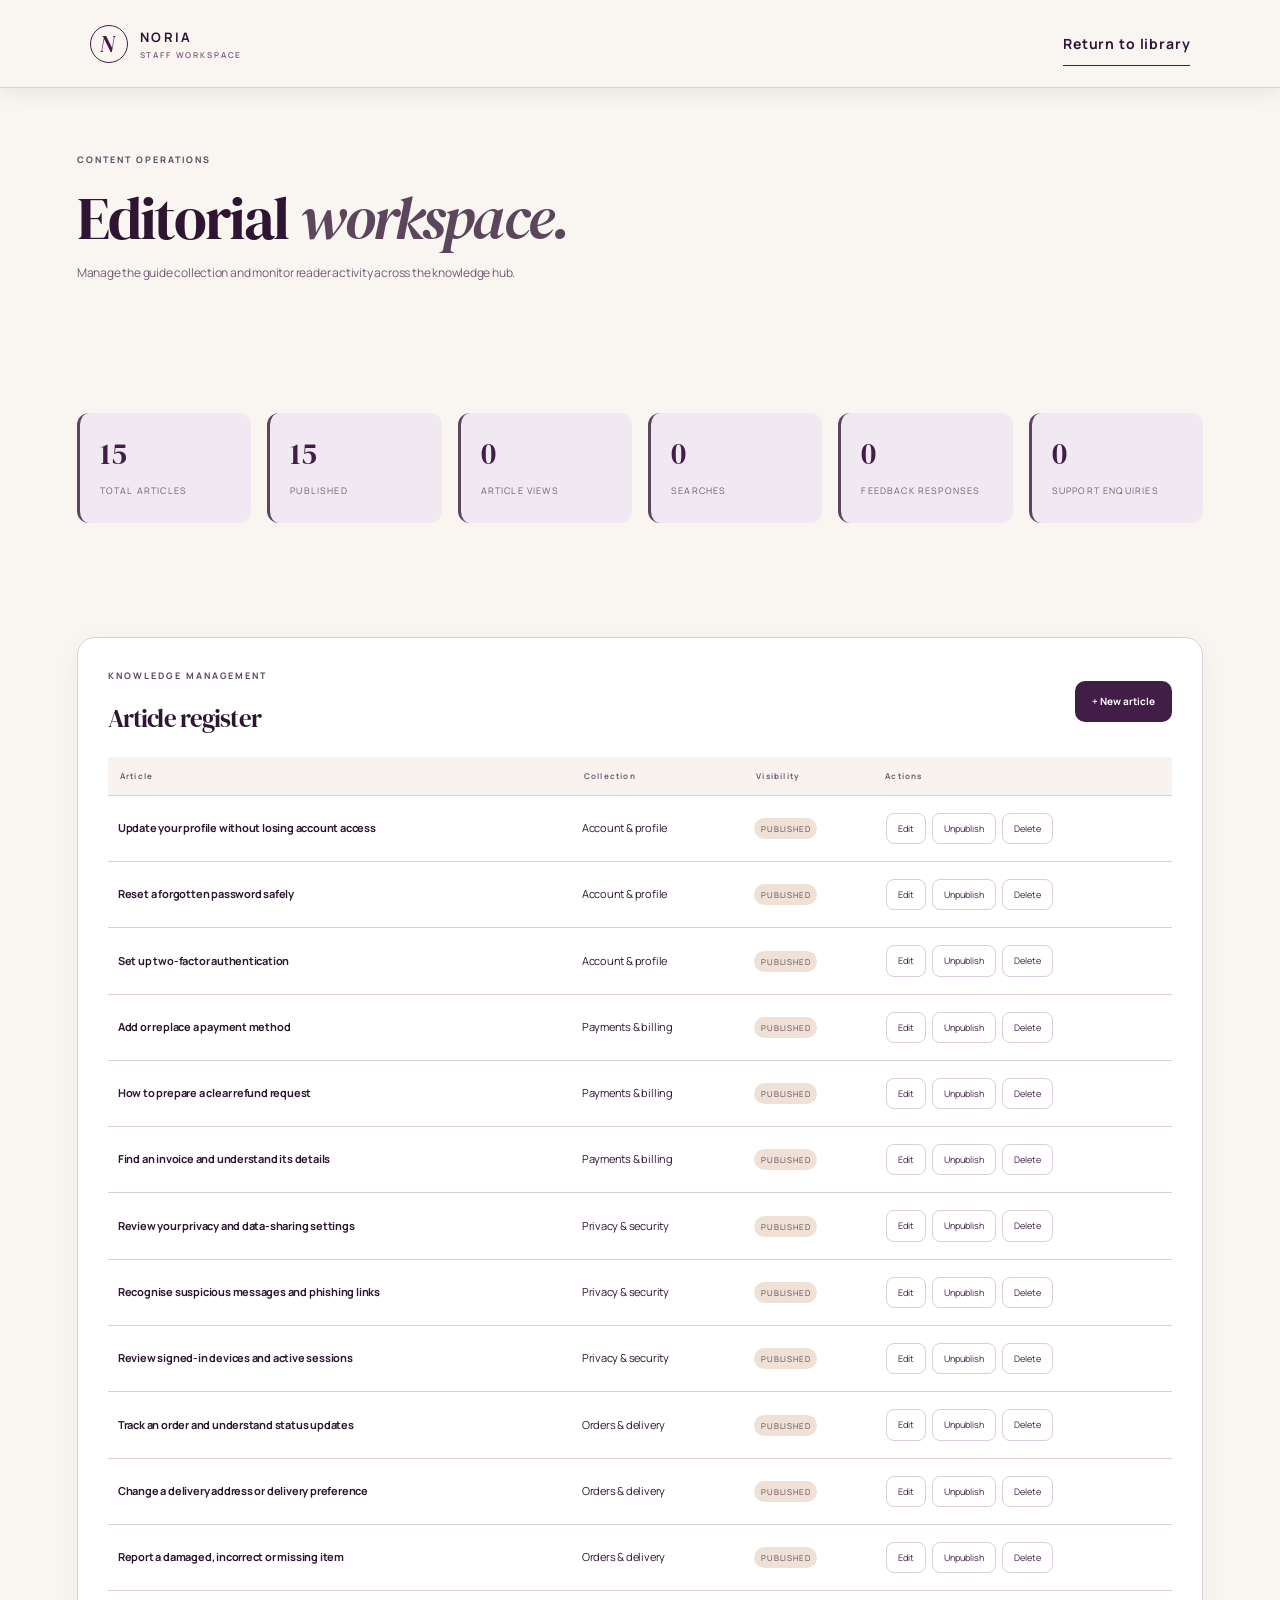
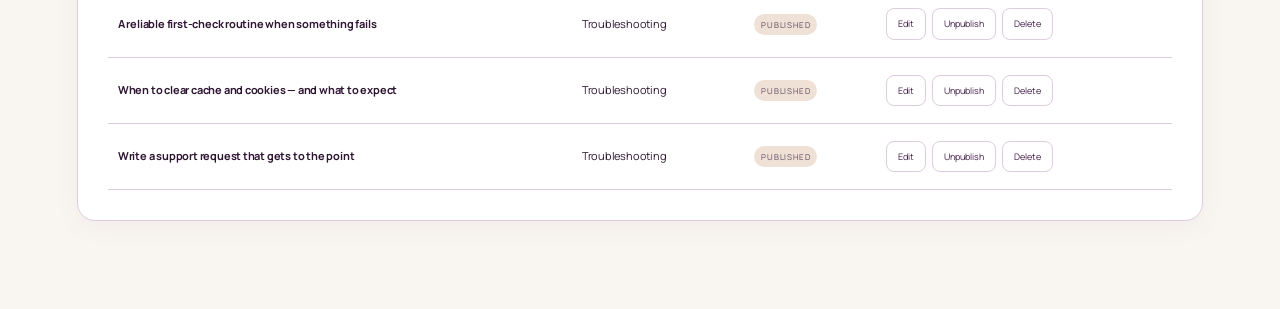
==== admin.html @ 97d40d7c "Add feedback and staff tools" ====
<!doctype html>
<html lang="en">
  <head>
    <meta charset="utf-8" />
    <meta name="viewport" content="width=device-width,initial-scale=1" />
    <title>Noria — Staff workspace</title>
    <link rel="preconnect" href="https://fonts.googleapis.com" />
    <link
      href="https://fonts.googleapis.com/css2?family=Manrope:wght@400;500;600;700;800&family=DM+Serif+Display&display=swap"
      rel="stylesheet"
    />
    <link rel="stylesheet" href="styles.css" />
    <link rel="stylesheet" href="admin.css" />
  </head>
  <body class="admin-body">
    <header class="topbar">
      <a class="wordmark" href="index.html"
        ><span class="monogram">N</span><span>NORIA<small>STAFF WORKSPACE</small></span></a
      >
      <div class="staff-actions"><a class="team-link" href="index.html">Return to library</a></div>
    </header>
    <main class="admin-main">
      <div class="admin-heading">
        <div>
          <p class="eyebrow">CONTENT OPERATIONS</p>
          <h1>Editorial <em>workspace.</em></h1>
          <p>Manage the guide collection and monitor reader activity across the knowledge hub.</p>
        </div>
      </div>
      <section class="stats" id="stats"></section>
      <section class="admin-panel">
        <div class="panel-heading">
          <div>
            <p class="eyebrow">KNOWLEDGE MANAGEMENT</p>
            <h2>Article register</h2>
          </div>
          <button class="admin-primary" id="newArticle">+ New article</button>
        </div>
        <div class="table-wrap">
          <table>
            <thead>
              <tr>
                <th>Article</th>
                <th>Collection</th>
                <th>Visibility</th>
                <th>Actions</th>
              </tr>
            </thead>
            <tbody id="articleRows"></tbody>
          </table>
        </div>
      </section>
    </main>
    <dialog id="editor" class="editor-dialog">
      <form id="editorForm">
        <button type="button" class="dialog-close" id="closeEditor" aria-label="Close">×</button>
        <p class="eyebrow">ARTICLE EDITOR</p>
        <h2 id="editorHeading">Create article</h2>
        <input type="hidden" name="id" /><label
          >Title<input name="title" required minlength="8" /></label
        ><label
          >Collection<select name="category" required>
            <option>Account & profile</option>
            <option>Payments & billing</option>
            <option>Privacy & security</option>
            <option>Orders & delivery</option>
            <option>Troubleshooting</option>
          </select></label
        ><label
          >Short description<textarea
            name="deck"
            required
            minlength="20"
            rows="2"
          ></textarea></label
        ><label>Reading time<input name="read" value="4 min" /></label
        ><label
          >Sections <small>One section per line. Format: Heading | Paragraph</small
          ><textarea
            name="sections"
            required
            rows="9"
            placeholder="Before you begin | Explain the first step..."
          ></textarea></label
        ><label>Important note<textarea name="callout" rows="2"></textarea></label
        ><label class="check-label"
          ><input type="checkbox" name="featured" /> Feature on home page</label
        ><label
          >Status<select name="status">
            <option value="published">Published</option>
            <option value="draft">Draft</option>
          </select></label
        ><button class="admin-primary" type="submit">Save article</button>
      </form>
    </dialog>
    <script src="data.js"></script>
    <script src="admin.js"></script>
  </body>
</html>
---- styles.css ----
:root {
  --wine: #421d48;
  --wine2: #5b465b;
  --taupe: #f4c8a6;
  --sand: #e3d5e3;
  --cream: #f9f5f1;
  --ink: #2e1532;
  --muted: #755a75;
  --line: #ddccdd;
  --white: #ffffff;
  --serif: "DM Serif Display", Georgia, serif;
  --sans: "Manrope", Arial, sans-serif;
}
* {
  box-sizing: border-box;
}
html {
  scroll-behavior: smooth;
}
body {
  margin: 0;
  background: var(--cream);
  color: var(--ink);
  font: 15px/1.65 var(--sans);
}
a {
  color: inherit;
  text-decoration: none;
}
button,
input,
select,
textarea {
  font: inherit;
}
button,
a,
select {
  -webkit-tap-highlight-color: transparent;
}
button:focus-visible,
a:focus-visible,
input:focus-visible,
select:focus-visible,
textarea:focus-visible {
  outline: 3px solid #9b6468;
  outline-offset: 3px;
}
.skip-link {
  position: absolute;
  left: -999px;
  top: 8px;
  background: white;
  padding: 10px;
  z-index: 99;
}
.skip-link:focus {
  left: 8px;
}
.topbar {
  height: 88px;
  padding: 0 7vw;
  display: flex;
  align-items: center;
  justify-content: space-between;
  background: var(--cream);
  border-bottom: 1px solid var(--line);
  gap: 24px;
}
.wordmark {
  display: flex;
  align-items: center;
  gap: 12px;
  font-size: 13px;
  letter-spacing: 0.19em;
  font-weight: 700;
}
.wordmark small {
  display: block;
  font-size: 8px;
  letter-spacing: 0.23em;
  color: var(--muted);
  font-weight: 600;
}
.monogram {
  width: 38px;
  height: 38px;
  display: grid;
  place-items: center;
  border: 1px solid var(--wine);
  border-radius: 50%;
  font: italic 23px var(--serif);
  color: var(--wine);
}
nav {
  display: flex;
  gap: 34px;
  font-size: 12px;
  color: #554448;
}
nav a:hover,
.footer a:hover {
  color: var(--wine2);
}
.team-link {
  font-size: 11px;
  letter-spacing: 0.06em;
  border-bottom: 1px solid var(--wine);
  padding: 8px 0;
}
.team-link span {
  margin-left: 10px;
}
.mobile-menu {
  display: none;
  background: none;
  border: 0;
  font-size: 22px;
}
.hero {
  min-height: 560px;
  background: var(--wine);
  color: var(--cream);
  padding: 92px 10vw 38px;
  position: relative;
  display: grid;
  grid-template-columns: 1.5fr 0.7fr;
  gap: 6vw;
  overflow: hidden;
}
.hero:after {
  content: "";
  position: absolute;
  width: 550px;
  height: 550px;
  border: 1px solid #ffffff20;
  border-radius: 50%;
  right: -180px;
  top: -230px;
  box-shadow:
    0 0 0 55px #ffffff08,
    0 0 0 110px #ffffff06;
  pointer-events: none;
}
.eyebrow {
  font-size: 9px;
  letter-spacing: 0.22em;
  font-weight: 700;
  color: var(--wine2);
  margin: 0 0 18px;
}
.eyebrow.light {
  color: #d9bcae;
}
.hero h1,
.section-title h2,
.library-heading h2,
.support-left h2 {
  font: 500 clamp(42px, 5.2vw, 72px)/1.08 var(--serif);
  letter-spacing: -0.04em;
  margin: 0;
}
.hero h1 em,
.section-title h2 em,
.library-heading h2 em,
.support-left h2 em {
  font-weight: 500;
  color: var(--taupe);
}
.hero-lede {
  max-width: 490px;
  color: #eadbd0;
  margin: 22px 0 28px;
  font-size: 15px;
}
.search-form {
  height: 64px;
  max-width: 610px;
  background: var(--cream);
  display: flex;
  align-items: center;
  padding: 7px 8px 7px 20px;
  position: relative;
  color: var(--ink);
}
.search-symbol {
  font: 30px var(--serif);
  color: var(--wine);
  margin-right: 12px;
}
.search-form input {
  border: 0;
  background: transparent;
  outline: 0;
  flex: 1;
  min-width: 0;
  color: var(--ink);
  font-size: 13px;
}
.search-form button {
  height: 48px;
  padding: 0 21px;
  background: var(--wine2);
  color: white;
  border: 0;
  cursor: pointer;
  font-size: 12px;
}
.search-form button span {
  padding-left: 12px;
}
.suggestions {
  position: absolute;
  top: calc(100% + 5px);
  left: 0;
  right: 0;
  background: white;
  color: var(--ink);
  z-index: 5;
  box-shadow: 0 12px 25px #16090a25;
}
.suggestions button {
  display: block;
  width: 100%;
  height: auto;
  text-align: left;
  background: white;
  color: var(--ink);
  padding: 13px 18px;
  border-bottom: 1px solid var(--line);
}
.quick-search {
  display: flex;
  gap: 17px;
  align-items: center;
  margin-top: 16px;
  font-size: 10px;
  color: #d8bdb0;
}
.quick-search button {
  border: 0;
  background: none;
  color: var(--cream);
  padding: 0;
  border-bottom: 1px solid #c7a59b;
  cursor: pointer;
  font-size: 10px;
}
.hero-aside {
  align-self: center;
  justify-self: center;
  width: 230px;
  border-left: 1px solid #ffffff42;
  padding-left: 35px;
  position: relative;
  z-index: 1;
}
.aside-index,
.hero-aside small {
  font-size: 8px;
  letter-spacing: 0.2em;
  color: #d5b8aa;
}
.orbit {
  height: 125px;
  width: 125px;
  border: 1px solid #d8bdb080;
  border-radius: 50%;
  margin: 27px 0;
  display: grid;
  place-items: center;
  position: relative;
}
.orbit span {
  font: 48px var(--serif);
  color: var(--taupe);
}
.orbit i,
.orbit b {
  position: absolute;
  border: 1px solid #d8bdb080;
  border-radius: 50%;
  width: 155px;
  height: 60px;
  transform: rotate(42deg);
}
.orbit b {
  transform: rotate(-42deg);
}
.hero-aside p {
  font: 23px/1.25 var(--serif);
  margin: 0 0 14px;
}
.hero-aside p em {
  color: var(--taupe);
}
.hero-bottom {
  grid-column: 1/-1;
  display: flex;
  justify-content: space-between;
  border-top: 1px solid #ffffff35;
  padding-top: 20px;
  margin-top: 35px;
  font-size: 8px;
  letter-spacing: 0.17em;
  color: #d5b8aa;
}
.intro-row {
  padding: 35px 10vw;
  display: flex;
  justify-content: space-between;
  gap: 30px;
  border-bottom: 1px solid var(--line);
}
.intro-row .eyebrow {
  margin: 0;
}
.intro-row p:last-child {
  max-width: 510px;
  margin: 0;
  color: var(--muted);
  font-size: 13px;
}
.page-section {
  padding: 90px 10vw;
}
.section-title {
  display: flex;
  align-items: end;
  justify-content: space-between;
  margin-bottom: 38px;
}
.section-title h2,
.library-heading h2 {
  font-size: clamp(38px, 4vw, 55px);
}
.section-count {
  font-size: 9px;
  letter-spacing: 0.18em;
  color: var(--muted);
}
.topic-grid {
  display: grid;
  grid-template-columns: repeat(5, 1fr);
  border-top: 1px solid var(--line);
  border-bottom: 1px solid var(--line);
}
.topic-card {
  min-height: 210px;
  padding: 25px 19px;
  border-right: 1px solid var(--line);
  position: relative;
  transition: background 0.2s;
}
.topic-card:first-child {
  border-left: 1px solid var(--line);
}
.topic-card:hover {
  background: #fff9f1;
}
.topic-number {
  font: italic 14px var(--serif);
  color: var(--wine2);
}
.topic-symbol {
  font: 30px var(--serif);
  color: var(--wine);
  display: block;
  margin: 18px 0 8px;
}
.topic-card h3 {
  font: 500 18px var(--serif);
  margin: 0 0 8px;
}
.topic-card p {
  font-size: 10px;
  line-height: 1.6;
  color: var(--muted);
  margin: 0 0 15px;
}
.topic-card button {
  border: 0;
  background: none;
  padding: 0;
  color: var(--wine);
  font-size: 10px;
  font-weight: 700;
  cursor: pointer;
}
.topic-card button span {
  margin-left: 8px;
}
.featured-section {
  background: #efe2d2;
  border-top: 1px solid var(--line);
  border-bottom: 1px solid var(--line);
}
.featured-grid {
  display: grid;
  grid-template-columns: repeat(3, 1fr);
  gap: 18px;
}
.feature-card {
  background: var(--white);
  padding: 26px;
  min-height: 220px;
  display: flex;
  flex-direction: column;
  border-top: 3px solid var(--wine2);
}
.feature-card .feature-meta {
  display: flex;
  justify-content: space-between;
  font-size: 9px;
  letter-spacing: 0.1em;
  color: var(--wine2);
  text-transform: uppercase;
}
.feature-card h3 {
  font: 500 23px/1.25 var(--serif);
  margin: 22px 0 10px;
}
.feature-card p {
  font-size: 12px;
  color: var(--muted);
  margin: 0 0 22px;
}
.feature-card button {
  align-self: flex-start;
  margin-top: auto;
  background: none;
  border: 0;
  border-bottom: 1px solid var(--wine);
  padding: 0 0 5px;
  color: var(--wine);
  font-size: 11px;
  font-weight: 700;
  cursor: pointer;
}
.inline-link {
  font-size: 11px;
  border-bottom: 1px solid var(--wine);
  padding-bottom: 6px;
  color: var(--wine);
}
.library-section {
  padding-top: 100px;
  padding-bottom: 100px;
}
.library-heading {
  display: flex;
  justify-content: space-between;
  gap: 40px;
  align-items: end;
}
.library-subtitle {
  max-width: 470px;
  color: var(--muted);
  font-size: 12px;
  margin-top: 17px;
}
.library-tools {
  min-width: 190px;
  display: grid;
  gap: 7px;
}
.library-tools label {
  font-size: 8px;
  letter-spacing: 0.18em;
  color: var(--muted);
  font-weight: 700;
}
.library-tools select {
  width: 100%;
  background: transparent;
  border: 1px solid var(--line);
  padding: 11px;
  color: var(--ink);
  font-size: 11px;
}
.library-summary {
  margin-top: 44px;
  padding: 14px 0;
  border-top: 1px solid var(--line);
  border-bottom: 1px solid var(--line);
  display: flex;
  justify-content: space-between;
  font-size: 9px;
  letter-spacing: 0.15em;
  color: var(--muted);
}
.library-summary strong {
  color: var(--wine);
}
.article-catalog {
  display: grid;
  grid-template-columns: repeat(2, 1fr);
  column-gap: 42px;
}
.catalog-item {
  display: grid;
  grid-template-columns: 42px 1fr auto;
  gap: 15px;
  align-items: start;
  padding: 25px 0;
  border-bottom: 1px solid var(--line);
  min-height: 150px;
}
.catalog-number {
  font: italic 17px var(--serif);
  color: #9c7770;
}
.catalog-topic {
  font-size: 8px;
  letter-spacing: 0.17em;
  text-transform: uppercase;
  color: var(--wine2);
  font-weight: 700;
}
.catalog-item h3 {
  font: 500 20px/1.25 var(--serif);
  margin: 5px 0 7px;
}
.catalog-item p {
  font-size: 11px;
  line-height: 1.6;
  color: var(--muted);
  margin: 0;
  max-width: 390px;
}
.read-link {
  white-space: nowrap;
  align-self: center;
  border: 1px solid var(--wine);
  padding: 9px 12px;
  background: transparent;
  color: var(--wine);
  font-size: 9px;
  cursor: pointer;
}
.read-link:hover {
  background: var(--wine);
  color: white;
}
.empty-state {
  padding: 35px;
  color: var(--muted);
}
.support-section {
  background: var(--wine);
  color: var(--cream);
  padding: 80px 10vw;
  display: grid;
  grid-template-columns: 1fr 1fr;
  gap: 9vw;
}
.support-left h2 {
  font-size: clamp(40px, 4vw, 57px);
}
.support-left > p:not(.eyebrow) {
  max-width: 410px;
  color: #e5d4c8;
  font-size: 12px;
  margin: 20px 0;
}
.support-note {
  display: flex;
  gap: 12px;
  align-items: center;
  max-width: 360px;
  border-top: 1px solid #ffffff35;
  padding-top: 18px;
  margin-top: 35px;
}
.support-note span {
  font: 25px var(--serif);
  color: var(--taupe);
}
.support-note small {
  font-size: 10px;
  color: #e5d4c8;
}
.support-form {
  display: grid;
  gap: 17px;
}
.support-form label {
  display: grid;
  gap: 7px;
  font-size: 10px;
  color: #e7d6ca;
}
.field-pair {
  display: grid;
  grid-template-columns: 1fr 1fr;
  gap: 14px;
}
.support-form input,
.support-form select,
.support-form textarea {
  width: 100%;
  background: #ffffff0c;
  border: 1px solid #ffffff50;
  padding: 12px;
  color: white;
  border-radius: 0;
  font-size: 11px;
}
.support-form select option {
  color: var(--ink);
}
.support-form input::placeholder,
.support-form textarea::placeholder {
  color: #cdb9b0;
}
.cream-button {
  justify-self: start;
  background: var(--sand);
  color: var(--wine);
  border: 0;
  padding: 14px 20px;
  font-size: 11px;
  font-weight: 700;
  cursor: pointer;
}
.cream-button span {
  margin-left: 22px;
}
.form-status {
  font-size: 11px;
  color: #f1d8bd;
  margin: 0;
}
.footer {
  padding: 35px 7vw;
  background: #26122d;
  color: var(--cream);
  display: flex;
  align-items: center;
  justify-content: space-between;
  gap: 20px;
  flex-wrap: wrap;
}
.footer-mark .monogram {
  border-color: var(--taupe);
  color: var(--taupe);
}
.footer p,
.footer > small {
  font-size: 9px;
  color: #d0b9ad;
}
.footer div {
  display: flex;
  gap: 20px;
  font-size: 10px;
}
.article-dialog {
  width: min(760px, calc(100% - 28px));
  max-height: 88vh;
  border: 0;
  padding: 0;
  background: var(--white);
  color: var(--ink);
  box-shadow: 0 20px 80px #1c0c0c55;
}
.article-dialog::backdrop {
  background: #1b0d0dcc;
  backdrop-filter: blur(3px);
}
.dialog-close {
  position: sticky;
  top: 0;
  float: right;
  margin: 16px 18px 0 0;
  border: 0;
  background: var(--wine);
  color: white;
  width: 35px;
  height: 35px;
  border-radius: 50%;
  font-size: 22px;
  cursor: pointer;
  z-index: 2;
}
.article-content {
  padding: 58px clamp(24px, 7vw, 70px) 65px;
}
.article-content .article-kicker {
  font-size: 9px;
  letter-spacing: 0.2em;
  color: var(--wine2);
  font-weight: 700;
}
.article-content h2 {
  font: 500 clamp(32px, 5vw, 48px)/1.13 var(--serif);
  margin: 14px 0;
}
.article-content .article-deck {
  font: italic 17px/1.5 var(--serif);
  color: var(--muted);
  border-bottom: 1px solid var(--line);
  padding-bottom: 24px;
}
.article-content h3 {
  font: 600 18px var(--serif);
  margin: 27px 0 8px;
}
.article-content p,
.article-content li {
  font-size: 13px;
  line-height: 1.85;
  color: #55464a;
}
.article-content ul,
.article-content ol {
  padding-left: 22px;
}
.article-content .article-callout {
  background: #f0e4d6;
  border-left: 3px solid var(--wine2);
  padding: 16px 18px;
  margin: 22px 0;
  font-size: 12px;
}
.article-content .feedback {
  border-top: 1px solid var(--line);
  margin-top: 38px;
  padding-top: 22px;
  display: flex;
  align-items: center;
  gap: 12px;
  flex-wrap: wrap;
}
.feedback button {
  background: transparent;
  border: 1px solid var(--line);
  padding: 8px 12px;
  cursor: pointer;
  color: var(--wine);
  font-size: 11px;
}
.feedback button:hover {
  background: var(--wine);
  color: white;
}
.toast {
  position: fixed;
  bottom: 22px;
  right: 22px;
  background: #26122d;
  color: white;
  padding: 13px 18px;
  font-size: 11px;
  box-shadow: 0 8px 25px #0002;
  opacity: 0;
  transform: translateY(10px);
  transition: 0.2s;
  pointer-events: none;
  z-index: 10;
}
.toast.show {
  opacity: 1;
  transform: translateY(0);
}
.sr-only {
  position: absolute;
  width: 1px;
  height: 1px;
  padding: 0;
  margin: -1px;
  overflow: hidden;
  clip: rect(0, 0, 0, 0);
  white-space: nowrap;
  border: 0;
}
@media (max-width: 950px) {
  .topbar {
    padding: 0 5vw;
  }
  nav {
    gap: 16px;
  }
  .hero {
    padding-left: 7vw;
    padding-right: 7vw;
  }
  .page-section {
    padding-left: 7vw;
    padding-right: 7vw;
  }
  .topic-grid {
    grid-template-columns: repeat(3, 1fr);
  }
  .topic-card:nth-child(4) {
    border-left: 1px solid var(--line);
  }
  .topic-card:nth-child(n + 4) {
    border-top: 1px solid var(--line);
  }
  .support-section {
    padding-left: 7vw;
    padding-right: 7vw;
    gap: 5vw;
  }
}
@media (max-width: 680px) {
  .topbar {
    height: 72px;
  }
  .topbar nav {
    display: none;
    position: absolute;
    top: 72px;
    left: 0;
    right: 0;
    background: var(--cream);
    padding: 20px 7vw;
    z-index: 5;
    border-bottom: 1px solid var(--line);
    flex-direction: column;
  }
  .topbar nav.open {
    display: flex;
  }
  .team-link {
    margin-left: auto;
    font-size: 9px;
  }
  .mobile-menu {
    display: block;
  }
  .hero {
    display: block;
    padding: 70px 7vw 25px;
    min-height: auto;
  }
  .hero h1 {
    font-size: 49px;
  }
  .hero-aside {
    display: none;
  }
  .hero-bottom {
    margin-top: 55px;
    font-size: 7px;
  }
  .intro-row {
    padding: 25px 7vw;
    display: block;
  }
  .intro-row p:last-child {
    margin-top: 12px;
  }
  .page-section {
    padding: 65px 7vw;
  }
  .section-title {
    align-items: start;
    gap: 15px;
    flex-direction: column;
  }
  .topic-grid {
    grid-template-columns: 1fr 1fr;
  }
  .topic-card {
    min-height: 190px;
    border-top: 1px solid var(--line);
  }
  .topic-card:nth-child(odd) {
    border-left: 1px solid var(--line);
  }
  .topic-card:nth-child(even) {
    border-left: 0;
  }
  .featured-grid {
    grid-template-columns: 1fr;
  }
  .feature-card {
    min-height: 185px;
  }
  .library-heading {
    display: block;
  }
  .library-tools {
    margin-top: 25px;
    grid-template-columns: 1fr 1fr;
    align-items: center;
  }
  .library-tools label {
    grid-column: auto;
  }
  .library-tools select {
    grid-row: 2;
  }
  .article-catalog {
    grid-template-columns: 1fr;
  }
  .catalog-item {
    grid-template-columns: 30px 1fr;
    gap: 12px;
  }
  .read-link {
    grid-column: 2;
    justify-self: start;
  }
  .support-section {
    grid-template-columns: 1fr;
    padding: 65px 7vw;
    gap: 35px;
  }
  .field-pair {
    grid-template-columns: 1fr;
  }
  .footer {
    padding: 30px 7vw;
  }
  .footer > p {
    order: 3;
    width: 100%;
    margin: 0;
  }
  .footer div {
    width: 100%;
    order: 4;
    flex-wrap: wrap;
  }
  .footer > small {
    order: 5;
  }
  .search-form {
    height: 58px;
    padding-left: 12px;
  }
  .search-form button {
    padding: 0 13px;
  }
  .quick-search {
    gap: 10px;
    flex-wrap: wrap;
  }
  .library-summary {
    font-size: 8px;
  }
}
@media (prefers-reduced-motion: reduce) {
  *,
  *::before,
  *::after {
    scroll-behavior: auto !important;
    transition: none !important;
  }
}

/* Readability and navigation refinements */
:root {
  --body-size: 17px;
}
html {
  scroll-padding-top: 104px;
}
body {
  font-size: var(--body-size);
  line-height: 1.7;
}
.topbar {
  position: sticky;
  top: 0;
  z-index: 100;
  min-height: 88px;
  background: var(--cream);
  box-shadow: 0 5px 18px rgba(39, 23, 25, 0.07);
}
.topbar nav {
  font-size: 15px;
  gap: 32px;
}
.topbar nav a,
.team-link {
  padding: 12px 0;
}
.team-link {
  font-size: 14px;
  font-weight: 700;
}
.hero-lede {
  font-size: 18px;
  line-height: 1.7;
}
.search-form input {
  font-size: 16px;
}
.search-form button {
  font-size: 15px;
  font-weight: 700;
}
.quick-search,
.quick-search button {
  font-size: 13px;
}
.intro-row p:last-child {
  font-size: 16px;
  line-height: 1.65;
}
.topic-card {
  padding: 27px 20px;
}
.topic-card h3 {
  font-size: 21px;
}
.topic-card p {
  font-size: 14px;
  line-height: 1.65;
}
.topic-card button {
  font-size: 14px;
  font-weight: 700;
  padding: 8px 0;
  border-bottom: 2px solid var(--wine);
}
.feature-card {
  padding: 30px;
  min-height: 250px;
}
.feature-card .feature-meta {
  font-size: 12px;
}
.feature-card h3 {
  font-size: 27px;
}
.feature-card p {
  font-size: 15px;
  line-height: 1.65;
}
.feature-card button {
  font-size: 14px;
  border-bottom: 2px solid var(--wine);
  padding: 8px 0;
}
.inline-link {
  font-size: 14px;
  font-weight: 700;
  border-bottom-width: 2px;
}
.library-subtitle {
  font-size: 16px;
  line-height: 1.7;
}
.library-tools label {
  font-size: 12px;
}
.library-tools select {
  font-size: 15px;
  min-height: 48px;
}
.library-summary {
  font-size: 12px;
}
.catalog-item {
  grid-template-columns: 48px minmax(0, 1fr) auto;
  gap: 18px;
  min-height: 168px;
  padding: 29px 0;
}
.catalog-number {
  font-size: 20px;
}
.catalog-topic {
  font-size: 12px;
  letter-spacing: 0.12em;
}
.catalog-item h3 {
  font-size: 25px;
  line-height: 1.3;
  margin: 8px 0;
}
.catalog-item p {
  font-size: 15px;
  line-height: 1.65;
}
.read-link {
  align-self: center;
  min-width: 132px;
  min-height: 46px;
  padding: 11px 15px;
  background: var(--wine);
  color: var(--cream);
  border: 2px solid var(--wine);
  font-size: 13px;
  font-weight: 700;
  letter-spacing: 0.02em;
}
.read-link:hover,
.read-link:focus-visible {
  background: var(--wine2);
  color: white;
}
.support-left > p:not(.eyebrow) {
  font-size: 16px;
  line-height: 1.7;
}
.support-form label {
  font-size: 14px;
}
.support-form input,
.support-form select,
.support-form textarea {
  font-size: 15px;
  padding: 14px;
  min-height: 48px;
}
.support-form textarea {
  min-height: 120px;
}
.cream-button {
  min-height: 52px;
  padding: 13px 22px;
  font-size: 15px;
  font-weight: 700;
}
.footer {
  font-size: 14px;
}
.footer p,
.footer a,
.footer small {
  font-size: 14px;
}
.article-dialog {
  width: min(820px, calc(100% - 32px));
  max-height: 88vh;
  padding: 52px 62px;
}
.article-content .article-kicker {
  font-size: 13px;
}
.article-content h2 {
  font-size: clamp(36px, 5vw, 52px);
  line-height: 1.16;
}
.article-content .article-deck {
  font-size: 19px;
  line-height: 1.7;
}
.article-content h3 {
  font-size: 25px;
  margin-top: 32px;
}
.article-content p {
  font-size: 17px;
  line-height: 1.85;
}
.article-callout {
  font-size: 16px;
  line-height: 1.75;
}
.feedback {
  font-size: 15px;
}
.feedback button {
  font-size: 14px;
  min-height: 42px;
  padding: 9px 15px;
}
@media (max-width: 850px) {
  .topbar {
    padding: 0 5vw;
    min-height: 76px;
  }
  .topbar nav {
    gap: 18px;
  }
  .catalog-item {
    grid-template-columns: 34px minmax(0, 1fr);
  }
  .read-link {
    grid-column: 2;
    justify-self: start;
  }
}
@media (max-width: 650px) {
  .topbar {
    position: sticky;
  }
  .topbar nav {
    display: none;
    position: absolute;
    top: 100%;
    left: 0;
    right: 0;
    padding: 18px 6vw;
    background: var(--cream);
    border-bottom: 1px solid var(--line);
    box-shadow: 0 10px 18px #27171918;
  }
  .topbar nav.open {
    display: grid;
    gap: 8px;
  }
  .topbar nav a {
    padding: 10px 0;
    font-size: 16px;
  }
  .team-link {
    display: none;
  }
  .hero {
    padding: 66px 7vw 30px;
  }
  .hero-lede {
    font-size: 16px;
  }
  .page-section {
    padding: 66px 7vw;
  }
  .intro-row {
    padding: 25px 7vw;
    display: grid;
    gap: 10px;
  }
  .topic-card h3 {
    font-size: 20px;
  }
  .topic-card p {
    font-size: 14px;
  }
  .library-heading {
    display: grid;
  }
  .library-subtitle {
    font-size: 15px;
  }
  .catalog-item {
    grid-template-columns: 30px minmax(0, 1fr);
    gap: 12px;
  }
  .catalog-item h3 {
    font-size: 23px;
  }
  .catalog-item p {
    font-size: 15px;
  }
  .read-link {
    min-width: 140px;
    min-height: 46px;
    font-size: 14px;
  }
  .support-section {
    padding: 65px 7vw;
  }
  .article-dialog {
    padding: 48px 24px 30px;
  }
  .article-content p {
    font-size: 16px;
  }
}

/* Noria 2.0 — editorial green / mineral palette */
body {
  font-family: var(--sans);
  letter-spacing: -0.012em;
}
h1,
h2,
h3,
.article-content h2,
.admin-heading h1 {
  font-family: var(--serif);
  letter-spacing: -0.035em;
}
.topbar {
  background: rgba(249, 245, 241, 0.94);
  backdrop-filter: blur(14px);
}
.hero {
  background:
    radial-gradient(ellipse at 78% 18%, #846584 0%, transparent 36%),
    linear-gradient(125deg, #2f1533, #4b2151 62%, #4c3a4c);
  position: relative;
  overflow: hidden;
}
.hero:after {
  content: "";
  position: absolute;
  width: 500px;
  height: 500px;
  border: 1px solid rgba(255, 255, 255, 0.14);
  border-radius: 50%;
  right: -190px;
  top: -220px;
  box-shadow:
    0 0 0 60px rgba(255, 255, 255, 0.025),
    0 0 0 120px rgba(255, 255, 255, 0.025);
  pointer-events: none;
}
.topic-card,
.feature-card,
.catalog-item {
  border: 1px solid var(--line);
  border-radius: 18px;
  background: white;
  box-shadow: 0 5px 24px rgba(46, 21, 50, 0.035);
  transition:
    transform 0.25s,
    box-shadow 0.25s;
}
.topic-card:hover,
.feature-card:hover,
.catalog-item:hover {
  transform: translateY(-3px);
  box-shadow: 0 14px 35px rgba(46, 21, 50, 0.08);
}
.topic-card {
  padding: 28px;
}
.topic-symbol {
  background: #efe5ef;
  color: #4a394a;
  border-radius: 12px;
}
button,
.team-link,
.inline-link {
  transition: all 0.2s;
}
.search-form {
  border-radius: 14px;
  box-shadow: 0 15px 45px rgba(0, 0, 0, 0.16);
}
.search-form input {
  border-radius: 12px;
}
.search-form button,
.admin-primary {
  background: #f4c9a8;
  color: #321637;
  border-radius: 10px;
  font-weight: 700;
}
.cream-button {
  background: #e3d5e3;
  color: #321637;
  border-radius: 10px;
  font-weight: 700;
}
.support-section {
  background: #38193d;
}
.article-dialog,
.editor-dialog {
  border: 0;
  border-radius: 22px;
  box-shadow: 0 30px 100px rgba(0, 0, 0, 0.25);
}
.article-dialog::backdrop,
.editor-dialog::backdrop {
  background: rgba(34, 15, 37, 0.55);
  backdrop-filter: blur(4px);
}
.status-pill {
  border-radius: 100px;
  padding: 5px 10px;
  background: #efe5ef;
  color: #4a394a;
}
:focus-visible {
  outline-color: #f4caa9 !important;
}
@media (max-width: 700px) {
  .topic-card,
  .feature-card {
    border-radius: 14px;
  }
}

/* Motion system: calm, purposeful and reduced-motion friendly */
@keyframes noria-rise {
  from {
    opacity: 0;
    transform: translateY(18px);
  }
  to {
    opacity: 1;
    transform: translateY(0);
  }
}
@keyframes noria-fade {
  from {
    opacity: 0;
  }
  to {
    opacity: 1;
  }
}
@keyframes noria-drift {
  0%,
  100% {
    transform: translate3d(0, 0, 0);
  }
  50% {
    transform: translate3d(-12px, 14px, 0);
  }
}
@keyframes noria-glow {
  0%,
  100% {
    opacity: 0.45;
    transform: scale(0.96);
  }
  50% {
    opacity: 0.8;
    transform: scale(1.04);
  }
}
.hero h1,
.hero p,
.hero .search-form {
  animation: noria-rise 0.75s cubic-bezier(0.2, 0.7, 0.2, 1) both;
}
.hero p {
  animation-delay: 0.1s;
}
.hero .search-form {
  animation-delay: 0.2s;
}
.hero:after {
  animation: noria-drift 13s ease-in-out infinite;
}
.topic-card,
.feature-card,
.catalog-item {
  animation: noria-rise 0.55s both;
  transition:
    transform 0.28s cubic-bezier(0.2, 0.7, 0.2, 1),
    box-shadow 0.28s,
    border-color 0.28s;
}
.topic-card:hover,
.feature-card:hover,
.catalog-item:hover {
  transform: translateY(-5px);
}
button,
.read-link,
a {
  transition:
    color 0.2s ease,
    background-color 0.2s ease,
    border-color 0.2s ease,
    transform 0.2s ease,
    box-shadow 0.2s ease;
}
button:active,
.read-link:active {
  transform: scale(0.98);
}
.search-form:focus-within {
  box-shadow:
    0 0 0 4px rgba(244, 201, 168, 0.28),
    0 15px 45px rgba(0, 0, 0, 0.16);
  transition: box-shadow 0.25s;
}
.article-dialog[open] {
  animation: noria-rise 0.28s ease both;
}
.article-dialog::backdrop {
  animation: noria-fade 0.2s ease both;
}
#suggestions:not([hidden]) {
  animation: noria-rise 0.18s ease both;
}
#toast.show {
  animation: noria-rise 0.22s ease both;
}
@media (prefers-reduced-motion: reduce) {
  *,
  *::before,
  *::after {
    scroll-behavior: auto !important;
    animation-duration: 0.01ms !important;
    animation-iteration-count: 1 !important;
    transition-duration: 0.01ms !important;
  }
}

/* Spacing consistency pass + sitewide motion */
:root {
  --space-section: clamp(52px, 7vw, 92px);
  --space-content: clamp(18px, 3vw, 30px);
}
section,
.section {
  padding-block: var(--space-section);
}
.container,
.wrapper,
.content-wrap {
  width: min(1160px, 92%);
  margin-inline: auto;
}
h1 {
  line-height: 1.08;
  margin-block: 0 20px;
}
h2 {
  line-height: 1.15;
  margin-block: 0 16px;
}
h3 {
  line-height: 1.25;
  margin-block: 0 12px;
}
p {
  line-height: 1.7;
}
p + p {
  margin-top: 12px;
}
.hero {
  padding-block: clamp(72px, 10vw, 120px);
}
.hero h1 {
  max-width: 780px;
}
.hero p {
  max-width: 650px;
}
.topic-grid,
.article-grid,
.feature-grid {
  gap: clamp(14px, 2vw, 24px);
}
.topic-card,
.feature-card,
.catalog-item {
  padding: clamp(20px, 3vw, 28px);
}
.article-content {
  max-width: 760px;
  margin-inline: auto;
}
.article-content p {
  margin-block: 1em;
}
.article-content h2,
.article-content h3 {
  margin-block: 1.5em 0.7em;
}
input,
select,
textarea {
  line-height: 1.5;
}
footer {
  padding-block: clamp(36px, 6vw, 64px);
}
/* Scroll/section entrance effects */
@keyframes au-reveal {
  from {
    opacity: 0;
    transform: translateY(20px);
  }
  to {
    opacity: 1;
    transform: translateY(0);
  }
}
@keyframes au-softfade {
  from {
    opacity: 0;
  }
  to {
    opacity: 1;
  }
}
@keyframes au-pop {
  0% {
    opacity: 0;
    transform: scale(0.97);
  }
  100% {
    opacity: 1;
    transform: scale(1);
  }
}
.topic-card,
.feature-card,
.catalog-item,
.faq-item,
.article-row,
.admin-panel,
.stat,
.support-section form,
.article-content {
  animation: au-reveal 0.5s cubic-bezier(0.2, 0.7, 0.2, 1) both;
}
.article-dialog[open],
.editor-dialog[open],
.modal[open] {
  animation: au-pop 0.24s ease both;
}
nav a,
button,
.card,
.article-card,
.topic-card,
.feature-card,
.catalog-item,
.faq-item,
.input-wrap,
input,
textarea,
select {
  transition: all 0.22s cubic-bezier(0.2, 0.7, 0.2, 1);
}
input:focus,
textarea:focus,
select:focus {
  transform: translateY(-1px);
}
button:hover {
  filter: brightness(1.04);
}
.admin-panel:hover {
  box-shadow: 0 10px 32px rgba(46, 21, 50, 0.06);
}
@media (prefers-reduced-motion: reduce) {
  *,
  *::before,
  *::after {
    animation: none !important;
    transition: none !important;
    scroll-behavior: auto !important;
  }
}

/* Accent for italic headings on light backgrounds */
.section-title h2 em,
.library-heading h2 em {
  color: #b0623a;
}
---- admin.css ----
.admin-body {
  background: #f3e8da;
}
.admin-main {
  max-width: 1180px;
  margin: auto;
  padding: 65px 6vw;
}
.admin-heading {
  display: flex;
  justify-content: space-between;
  align-items: center;
  margin-bottom: 40px;
}
.admin-heading h1 {
  font: 500 clamp(40px, 5vw, 60px)/1.1 var(--serif);
  margin: 0;
}
.admin-heading h1 em {
  color: var(--wine2);
}
.admin-heading p:not(.eyebrow) {
  color: var(--muted);
  font-size: 12px;
  max-width: 560px;
}
.demo-label {
  border: 1px solid var(--wine2);
  color: var(--wine2);
  font-size: 9px;
  letter-spacing: 0.15em;
  padding: 9px 13px;
}
.stats {
  display: grid;
  grid-template-columns: repeat(4, 1fr);
  gap: 12px;
  margin-bottom: 25px;
}
.stat {
  background: #fffaf4;
  padding: 22px;
  border-top: 2px solid var(--wine2);
}
.stat strong {
  display: block;
  font: 30px var(--serif);
  color: var(--wine);
}
.stat span {
  font-size: 9px;
  letter-spacing: 0.13em;
  color: var(--muted);
}
.admin-panel {
  background: #fffaf4;
  padding: 28px;
  margin: 18px 0;
}
.panel-heading {
  display: flex;
  align-items: center;
  justify-content: space-between;
  margin-bottom: 22px;
}
.panel-heading h2 {
  font: 25px var(--serif);
  margin: 0;
}
.admin-primary {
  background: var(--wine);
  color: white;
  border: 0;
  padding: 12px 17px;
  font-size: 10px;
  cursor: pointer;
}
.table-wrap {
  overflow-x: auto;
}
table {
  width: 100%;
  border-collapse: collapse;
  text-align: left;
}
th {
  font-size: 8px;
  letter-spacing: 0.15em;
  color: var(--muted);
  padding: 12px;
  border-bottom: 1px solid var(--line);
}
td {
  font-size: 11px;
  padding: 14px 12px;
  border-bottom: 1px solid #eadfd3;
}
td button {
  background: transparent;
  border: 1px solid var(--line);
  padding: 6px 9px;
  margin: 2px;
  color: var(--wine);
  font-size: 9px;
  cursor: pointer;
}
.status-pill {
  font-size: 8px;
  letter-spacing: 0.1em;
  text-transform: uppercase;
  color: var(--wine2);
  background: #f0e1d6;
  padding: 5px 7px;
}
.admin-columns {
  display: grid;
  grid-template-columns: 1fr 1fr;
  gap: 35px;
}
.admin-columns h3 {
  font: 18px var(--serif);
}
.record-list {
  font-size: 11px;
  color: var(--muted);
}
.record {
  padding: 12px 0;
  border-bottom: 1px solid var(--line);
}
.record strong {
  display: block;
  color: var(--ink);
  font-size: 11px;
}
.record small {
  font-size: 9px;
}
.admin-disclaimer {
  font-size: 10px;
  color: var(--muted);
  line-height: 1.7;
}
.editor-dialog {
  width: min(680px, calc(100% - 24px));
  max-height: 90vh;
  overflow: auto;
  border: 0;
  padding: 35px;
  background: #fffaf4;
}
.editor-dialog form {
  display: grid;
  gap: 14px;
}
.editor-dialog h2 {
  font: 30px var(--serif);
  margin: 0 0 8px;
}
.editor-dialog label {
  display: grid;
  gap: 6px;
  font-size: 10px;
  color: var(--muted);
}
.editor-dialog label small {
  font-size: 9px;
}
.editor-dialog input:not([type="checkbox"]),
.editor-dialog select,
.editor-dialog textarea {
  width: 100%;
  padding: 11px;
  border: 1px solid var(--line);
  background: white;
  color: var(--ink);
  font: 11px var(--sans);
}
.editor-dialog .check-label {
  display: flex;
  align-items: center;
}
.editor-dialog .dialog-close {
  position: sticky;
  float: right;
  top: 0;
  margin: 0 0 -35px auto;
}
.editor-dialog::backdrop {
  background: #241014bb;
}
@media (max-width: 700px) {
  .admin-main {
    padding: 40px 5vw;
  }
  .stats {
    grid-template-columns: 1fr 1fr;
  }
  .admin-columns {
    grid-template-columns: 1fr;
  }
  .admin-panel {
    padding: 18px;
  }
  .admin-heading {
    align-items: flex-start;
    gap: 15px;
    flex-direction: column;
  }
}
.admin-body {
  background: var(--cream);
  color: var(--ink);
}
.admin-main {
  max-width: 1320px;
}
.admin-heading {
  align-items: flex-end;
}
.admin-heading h1 em {
  color: var(--wine2);
}
.admin-panel {
  border: 1px solid var(--line);
  border-radius: 18px;
  background: #fff;
  padding: clamp(18px, 3vw, 32px);
  box-shadow: 0 6px 28px rgba(46, 21, 50, 0.04);
}
.stats {
  grid-template-columns: repeat(auto-fit, minmax(140px, 1fr));
}
.stat {
  border-top: 0;
  border-left: 3px solid var(--wine2);
  border-radius: 12px;
  background: #f1e9f1;
}
.stat strong {
  color: var(--wine);
}
table th {
  background: #f8f3ee;
  color: var(--muted);
  padding: 12px;
}
table td {
  padding: 14px 10px;
  border-bottom: 1px solid var(--line);
}
table button {
  padding: 7px 11px;
  border: 1px solid var(--line);
  border-radius: 8px;
  background: white;
  margin: 3px;
  cursor: pointer;
}
.record {
  border: 1px solid var(--line);
  border-radius: 10px;
  padding: 12px;
  margin: 8px 0;
  background: #fbf9f6;
}
.editor-dialog {
  max-width: 760px;
  width: 94%;
  padding: 30px;
}
.editor-dialog label {
  display: block;
  margin: 12px 0;
  font-size: 13px;
  font-weight: 600;
}
.editor-dialog input,
.editor-dialog select,
.editor-dialog textarea {
  display: block;
  width: 100%;
  padding: 11px;
  border: 1px solid var(--line);
  border-radius: 9px;
  background: #fff;
  margin-top: 5px;
}
@media (max-width: 700px) {
  .admin-main {
    padding: 35px 4vw;
  }
  .stats {
    grid-template-columns: repeat(2, 1fr);
  }
}

/* Admin spacing harmonization and subtle transitions */
.admin-main {
  padding-block: clamp(34px, 5vw, 64px);
}
.admin-heading {
  margin-bottom: 28px;
  gap: 20px;
}
.admin-panel {
  margin-block: 24px;
  padding: clamp(18px, 3vw, 30px);
}
.stats {
  gap: 16px;
  margin-block: 24px;
}
.stat {
  padding: 20px;
}
.admin-columns {
  gap: clamp(20px, 3vw, 36px);
}
table {
  border-collapse: collapse;
  width: 100%;
}
th,
td {
  vertical-align: middle;
}
.record-list {
  display: grid;
  gap: 10px;
}
.record {
  margin: 0;
}
.admin-nav a,
button,
input,
textarea,
select,
.record,
.stat {
  transition: all 0.22s ease;
}
button:hover,
.record:hover {
  transform: translateY(-2px);
}
@keyframes admin-enter {
  from {
    opacity: 0;
    transform: translateY(12px);
  }
  to {
    opacity: 1;
    transform: translateY(0);
  }
}
.admin-panel,
.stat,
.admin-heading {
  animation: admin-enter 0.45s ease both;
}
@media (prefers-reduced-motion: reduce) {
  *,
  *::before,
  *::after {
    animation: none !important;
    transition: none !important;
  }
}
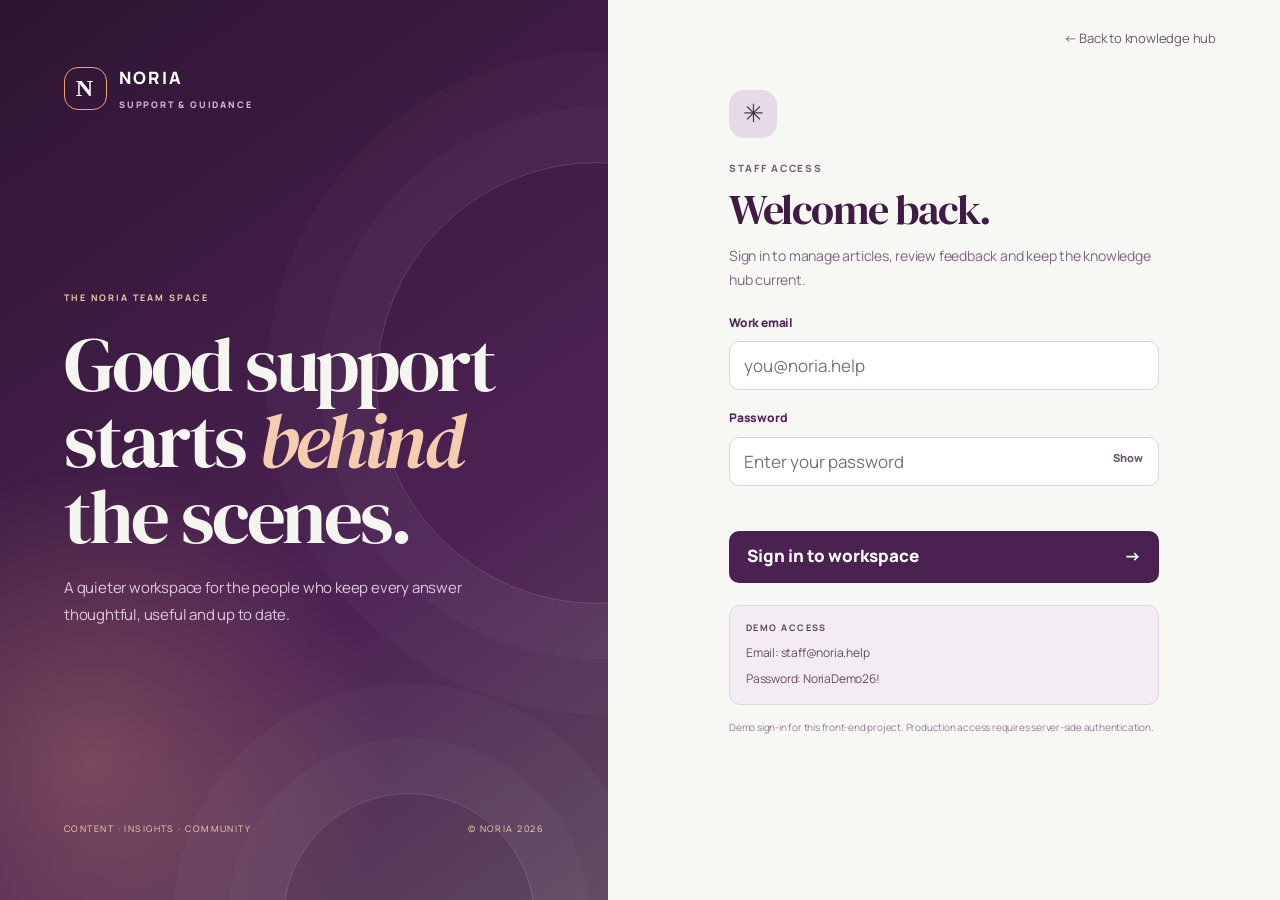
==== commit c602d29a: "Add staff login and README" ====
--- a/admin.html
+++ b/admin.html
@@ -3,7 +3,7 @@
   <head>
     <meta charset="utf-8" />
     <meta name="viewport" content="width=device-width,initial-scale=1" />
-    <title>Noria — Staff workspace</title>
+    <title>Noria — Staff sign in</title>
     <link rel="preconnect" href="https://fonts.googleapis.com" />
     <link
       href="https://fonts.googleapis.com/css2?family=Manrope:wght@400;500;600;700;800&family=DM+Serif+Display&display=swap"
@@ -12,87 +12,208 @@
     <link rel="stylesheet" href="styles.css" />
     <link rel="stylesheet" href="admin.css" />
   </head>
-  <body class="admin-body">
-    <header class="topbar">
-      <a class="wordmark" href="index.html"
-        ><span class="monogram">N</span><span>NORIA<small>STAFF WORKSPACE</small></span></a
-      >
-      <div class="staff-actions"><a class="team-link" href="index.html">Return to library</a></div>
-    </header>
-    <main class="admin-main">
-      <div class="admin-heading">
-        <div>
-          <p class="eyebrow">CONTENT OPERATIONS</p>
-          <h1>Editorial <em>workspace.</em></h1>
-          <p>Manage the guide collection and monitor reader activity across the knowledge hub.</p>
+  <body class="admin-body noria-staff">
+    <section class="staff-login" id="staffLogin">
+      <div class="login-art">
+        <a class="login-brand" href="index.html"
+          ><span class="login-mark">N</span><span>NORIA<small>SUPPORT & GUIDANCE</small></span></a
+        >
+        <div class="login-message">
+          <p class="eyebrow">THE NORIA TEAM SPACE</p>
+          <h1>Good support<br />starts <em>behind</em><br />the scenes.</h1>
+          <p>
+            A quieter workspace for the people who keep every answer thoughtful, useful and up to
+            date.
+          </p>
+        </div>
+        <div class="login-foot">
+          <span>CONTENT · INSIGHTS · COMMUNITY</span><span>© NORIA 2026</span>
         </div>
       </div>
-      <section class="stats" id="stats"></section>
-      <section class="admin-panel">
-        <div class="panel-heading">
+      <div class="login-side">
+        <a class="back-library" href="index.html">← Back to knowledge hub</a>
+        <form class="login-card" id="staffLoginForm">
+          <div class="login-icon">✳</div>
+          <p class="eyebrow">STAFF ACCESS</p>
+          <h2>Welcome back.</h2>
+          <p class="login-intro">
+            Sign in to manage articles, review feedback and keep the knowledge hub current.
+          </p>
+          <label for="staffEmail">Work email</label
+          ><input
+            id="staffEmail"
+            type="email"
+            autocomplete="username"
+            placeholder="you@noria.help"
+            required
+          />
+          <label for="staffPassword">Password</label>
+          <div class="password-field">
+            <input
+              id="staffPassword"
+              type="password"
+              autocomplete="current-password"
+              placeholder="Enter your password"
+              required
+            /><button type="button" id="togglePassword" aria-label="Show password">Show</button>
+          </div>
+          <p class="login-error" id="loginError" role="alert"></p>
+          <button class="login-submit" type="submit">Sign in to workspace <span>→</span></button>
+          <div class="demo-access">
+            <strong>DEMO ACCESS</strong><span>Email: staff@noria.help</span
+            ><span>Password: NoriaDemo26!</span>
+          </div>
+          <p class="login-note">
+            Demo sign-in for this front-end project. Production access requires server-side
+            authentication.
+          </p>
+        </form>
+      </div>
+    </section>
+    <div id="staffWorkspace" hidden>
+      <header class="topbar">
+        <a class="wordmark" href="index.html"
+          ><span class="monogram">N</span><span>NORIA<small>STAFF WORKSPACE</small></span></a
+        >
+        <div class="staff-actions">
+          <span class="signed-in-label">● Signed in</span
+          ><a class="team-link" href="index.html">Return to library</a
+          ><button class="logout-button" id="staffLogout">Sign out ↗</button>
+        </div>
+      </header>
+      <main class="admin-main">
+        <div class="admin-heading">
           <div>
-            <p class="eyebrow">KNOWLEDGE MANAGEMENT</p>
-            <h2>Article register</h2>
-          </div>
-          <button class="admin-primary" id="newArticle">+ New article</button>
-        </div>
-        <div class="table-wrap">
-          <table>
-            <thead>
-              <tr>
-                <th>Article</th>
-                <th>Collection</th>
-                <th>Visibility</th>
-                <th>Actions</th>
-              </tr>
-            </thead>
-            <tbody id="articleRows"></tbody>
-          </table>
-        </div>
-      </section>
-    </main>
-    <dialog id="editor" class="editor-dialog">
-      <form id="editorForm">
-        <button type="button" class="dialog-close" id="closeEditor" aria-label="Close">×</button>
-        <p class="eyebrow">ARTICLE EDITOR</p>
-        <h2 id="editorHeading">Create article</h2>
-        <input type="hidden" name="id" /><label
-          >Title<input name="title" required minlength="8" /></label
-        ><label
-          >Collection<select name="category" required>
-            <option>Account & profile</option>
-            <option>Payments & billing</option>
-            <option>Privacy & security</option>
-            <option>Orders & delivery</option>
-            <option>Troubleshooting</option>
-          </select></label
-        ><label
-          >Short description<textarea
-            name="deck"
-            required
-            minlength="20"
-            rows="2"
-          ></textarea></label
-        ><label>Reading time<input name="read" value="4 min" /></label
-        ><label
-          >Sections <small>One section per line. Format: Heading | Paragraph</small
-          ><textarea
-            name="sections"
-            required
-            rows="9"
-            placeholder="Before you begin | Explain the first step..."
-          ></textarea></label
-        ><label>Important note<textarea name="callout" rows="2"></textarea></label
-        ><label class="check-label"
-          ><input type="checkbox" name="featured" /> Feature on home page</label
-        ><label
-          >Status<select name="status">
-            <option value="published">Published</option>
-            <option value="draft">Draft</option>
-          </select></label
-        ><button class="admin-primary" type="submit">Save article</button>
-      </form>
-    </dialog>
+            <p class="eyebrow">CONTENT OPERATIONS</p>
+            <h1>Editorial <em>workspace.</em></h1>
+            <p>
+              Manage the guide collection, review reader feedback and monitor support enquiries.
+            </p>
+          </div>
+        </div>
+        <section class="stats" id="stats"></section>
+        <section class="admin-panel">
+          <div class="panel-heading">
+            <div>
+              <p class="eyebrow">KNOWLEDGE MANAGEMENT</p>
+              <h2>Article register</h2>
+            </div>
+            <button class="admin-primary" id="newArticle">+ New article</button>
+          </div>
+          <div class="table-wrap">
+            <table>
+              <thead>
+                <tr>
+                  <th>Article</th>
+                  <th>Collection</th>
+                  <th>Visibility</th>
+                  <th>Actions</th>
+                </tr>
+              </thead>
+              <tbody id="articleRows"></tbody>
+            </table>
+          </div>
+        </section>
+        <section class="admin-panel">
+          <div class="panel-heading">
+            <div>
+              <p class="eyebrow">VOICE OF THE READER</p>
+              <h2>Feedback & enquiries</h2>
+            </div>
+          </div>
+          <div class="admin-columns">
+            <div>
+              <h3>Article feedback</h3>
+              <div id="feedbackRows" class="record-list"></div>
+            </div>
+            <div>
+              <h3>Support requests</h3>
+              <div id="requestRows" class="record-list"></div>
+            </div>
+          </div>
+        </section>
+      </main>
+      <dialog id="editor" class="editor-dialog">
+        <form id="editorForm">
+          <button type="button" class="dialog-close" id="closeEditor" aria-label="Close">×</button>
+          <p class="eyebrow">ARTICLE EDITOR</p>
+          <h2 id="editorHeading">Create article</h2>
+          <input type="hidden" name="id" /><label
+            >Title<input name="title" required minlength="8" /></label
+          ><label
+            >Collection<select name="category" required>
+              <option>Account & profile</option>
+              <option>Payments & billing</option>
+              <option>Privacy & security</option>
+              <option>Orders & delivery</option>
+              <option>Troubleshooting</option>
+            </select></label
+          ><label
+            >Short description<textarea
+              name="deck"
+              required
+              minlength="20"
+              rows="2"
+            ></textarea></label
+          ><label>Reading time<input name="read" value="4 min" /></label
+          ><label
+            >Sections <small>One section per line. Format: Heading | Paragraph</small
+            ><textarea
+              name="sections"
+              required
+              rows="9"
+              placeholder="Before you begin | Explain the first step..."
+            ></textarea></label
+          ><label>Important note<textarea name="callout" rows="2"></textarea></label
+          ><label class="check-label"
+            ><input type="checkbox" name="featured" /> Feature on home page</label
+          ><label
+            >Status<select name="status">
+              <option value="published">Published</option>
+              <option value="draft">Draft</option>
+            </select></label
+          ><button class="admin-primary" type="submit">Save article</button>
+        </form>
+      </dialog>
+    </div>
+    <script>
+      (() => {
+        const login = document.getElementById("staffLogin"),
+          workspace = document.getElementById("staffWorkspace"),
+          form = document.getElementById("staffLoginForm"),
+          error = document.getElementById("loginError");
+        const key = "noria_staff_session";
+        function show() {
+          const ok = sessionStorage.getItem(key) === "active";
+          login.hidden = ok;
+          workspace.hidden = !ok;
+          document.title = ok ? "Noria — Staff workspace" : "Noria — Staff sign in";
+        }
+        show();
+        form.addEventListener("submit", (e) => {
+          e.preventDefault();
+          const email = document.getElementById("staffEmail").value.trim().toLowerCase(),
+            pass = document.getElementById("staffPassword").value;
+          if (email === "staff@noria.help" && pass === "NoriaDemo26!") {
+            sessionStorage.setItem(key, "active");
+            error.textContent = "";
+            show();
+          } else {
+            error.textContent =
+              "Those details do not match the demo staff account. Please try again.";
+          }
+        });
+        document.getElementById("togglePassword").addEventListener("click", (e) => {
+          const p = document.getElementById("staffPassword");
+          p.type = p.type === "password" ? "text" : "password";
+          e.currentTarget.textContent = p.type === "password" ? "Show" : "Hide";
+        });
+        document.getElementById("staffLogout").addEventListener("click", () => {
+          sessionStorage.removeItem(key);
+          show();
+        });
+      })();
+    </script>
     <script src="data.js"></script>
     <script src="admin.js"></script>
   </body>
--- a/styles.css
+++ b/styles.css
@@ -1635,6 +1635,84 @@
   }
 }
 
+/* Collections / Find your subject: balanced cards and consistent internal rhythm */
+.topic-grid {
+  display: grid;
+  grid-template-columns: repeat(4, minmax(0, 1fr));
+  gap: 20px;
+  border: 0;
+  align-items: stretch;
+}
+.topic-card {
+  min-height: 320px;
+  height: 100%;
+  padding: 32px 30px 26px !important;
+  border: 1px solid var(--line) !important;
+  border-radius: 20px !important;
+  background: #fff;
+  display: flex;
+  flex-direction: column;
+  align-items: flex-start;
+  box-shadow: 0 8px 28px rgba(66, 29, 72, 0.055);
+}
+.topic-card:first-child {
+  border-left: 1px solid var(--line) !important;
+}
+.topic-card .topic-number {
+  margin: 0 0 12px;
+}
+.topic-card .topic-symbol {
+  margin: 0 0 22px !important;
+  width: 72px;
+  height: 72px;
+  display: grid;
+  place-items: center;
+  border-radius: 18px;
+  background: #e8d8c4;
+  color: #54232b;
+  font-size: 32px;
+}
+.topic-card h3 {
+  margin: 0 0 14px !important;
+  font-size: clamp(19px, 1.4vw, 24px) !important;
+  line-height: 1.25;
+}
+.topic-card p {
+  font-size: 15px !important;
+  line-height: 1.65 !important;
+  margin: 0 0 26px !important;
+  max-width: 34ch;
+}
+.topic-card button {
+  margin-top: auto !important;
+  padding: 0 0 5px !important;
+  border: 0 !important;
+  font-size: 13px !important;
+}
+.topic-card button span {
+  margin-left: 10px;
+}
+.topic-card:hover {
+  background: #fff !important;
+  border-color: #d3bdd3 !important;
+  transform: translateY(-5px);
+}
+@media (max-width: 1050px) {
+  .topic-grid {
+    grid-template-columns: repeat(2, minmax(0, 1fr));
+  }
+}
+@media (max-width: 600px) {
+  .topic-grid {
+    grid-template-columns: 1fr;
+    gap: 14px;
+  }
+  .topic-card {
+    min-height: 260px;
+    padding: 25px !important;
+  }
+}
+
 /* Accent for italic headings on light backgrounds */
 .section-title h2 em,
 .library-heading h2 em {
--- a/admin.css
+++ b/admin.css
@@ -368,3 +368,382 @@
     transition: none !important;
   }
 }
+
+/* Noria staff sign-in — distinctive split editorial layout */
+[hidden] {
+  display: none !important;
+}
+.noria-staff {
+  min-height: 100vh;
+  background: #f8f4ef;
+}
+.staff-login {
+  min-height: 100vh;
+  display: grid;
+  grid-template-columns: minmax(320px, 0.95fr) 1.05fr;
+  background: #f7f8f4;
+}
+.login-art {
+  position: relative;
+  overflow: hidden;
+  display: flex;
+  flex-direction: column;
+  justify-content: space-between;
+  min-height: 100vh;
+  padding: clamp(28px, 5vw, 68px);
+  color: #f5f6ef;
+  background:
+    radial-gradient(circle at 15% 85%, rgba(238, 171, 119, 0.28), transparent 32%),
+    linear-gradient(145deg, #2e1532, #4d2254 65%, #5f495f);
+}
+.login-art:before,
+.login-art:after {
+  content: "";
+  position: absolute;
+  border: 1px solid rgba(241, 232, 241, 0.17);
+  border-radius: 50%;
+  width: 440px;
+  height: 440px;
+  right: -210px;
+  top: 18%;
+  box-shadow:
+    0 0 0 55px rgba(241, 232, 241, 0.025),
+    0 0 0 110px rgba(241, 232, 241, 0.025);
+}
+.login-art:after {
+  width: 250px;
+  height: 250px;
+  right: 12%;
+  top: auto;
+  bottom: -145px;
+}
+.login-brand {
+  position: relative;
+  z-index: 1;
+  display: flex;
+  align-items: center;
+  gap: 12px;
+  color: white;
+  text-decoration: none;
+  font-weight: 800;
+  letter-spacing: 0.13em;
+}
+.login-brand small {
+  display: block;
+  font-size: 9px;
+  letter-spacing: 0.2em;
+  color: #d2bbd2;
+  margin-top: 4px;
+}
+.login-mark {
+  display: grid;
+  place-items: center;
+  width: 43px;
+  height: 43px;
+  border: 1px solid #eda46c;
+  border-radius: 14px;
+  font-family: Georgia;
+  font-size: 24px;
+}
+.login-message {
+  position: relative;
+  z-index: 1;
+  max-width: 570px;
+  margin-block: 70px;
+}
+.login-message .eyebrow {
+  color: #f5cbab;
+}
+.login-message h1 {
+  font:
+    clamp(48px, 6vw, 82px)/0.99 "DM Serif Display",
+    Georgia,
+    serif;
+  letter-spacing: -0.04em;
+  margin: 20px 0;
+}
+.login-message h1 em {
+  color: #f5ccad;
+  font-weight: 400;
+}
+.login-message > p:last-child {
+  max-width: 410px;
+  color: #dbc9db;
+  line-height: 1.8;
+  font-size: 15px;
+}
+.login-foot {
+  position: relative;
+  z-index: 1;
+  display: flex;
+  justify-content: space-between;
+  gap: 16px;
+  font-size: 9px;
+  letter-spacing: 0.16em;
+  color: #f6d0b4;
+}
+.login-side {
+  display: flex;
+  flex-direction: column;
+  padding: 30px clamp(24px, 5vw, 72px);
+}
+.back-library {
+  align-self: flex-end;
+  color: #715771;
+  text-decoration: none;
+  font-size: 13px;
+}
+.login-card {
+  width: min(430px, 100%);
+  margin: auto;
+  display: flex;
+  flex-direction: column;
+  padding-block: 38px;
+  animation: login-arrive 0.55s ease both;
+}
+@keyframes login-arrive {
+  from {
+    opacity: 0;
+    transform: translateY(18px);
+  }
+  to {
+    opacity: 1;
+    transform: translateY(0);
+  }
+}
+.login-icon {
+  width: 48px;
+  height: 48px;
+  display: grid;
+  place-items: center;
+  border-radius: 15px;
+  background: #e6dae6;
+  color: #493849;
+  font-size: 25px;
+  margin-bottom: 30px;
+}
+.login-card .eyebrow {
+  color: #7c607c;
+  margin: 0 0 9px;
+  font-size: 10px;
+  letter-spacing: 0.17em;
+  font-weight: 800;
+}
+.login-card h2 {
+  font:
+    42px/1.1 "DM Serif Display",
+    Georgia,
+    serif;
+  color: #401c45;
+  margin: 0 0 12px;
+}
+.login-intro {
+  color: #826482;
+  line-height: 1.75;
+  font-size: 14px;
+  margin: 0 0 28px;
+}
+.login-card label {
+  font-size: 12px;
+  font-weight: 800;
+  color: #522459;
+  margin: 0 0 8px;
+}
+.login-card > input,
+.password-field input {
+  width: 100%;
+  height: 49px;
+  border: 1px solid #dfcfdf;
+  border-radius: 10px;
+  background: white;
+  padding: 0 14px;
+  color: #401c45;
+  outline: none;
+  margin-bottom: 18px;
+  transition:
+    border-color 0.2s,
+    box-shadow 0.2s;
+}
+.login-card input:focus {
+  border-color: #816381;
+  box-shadow: 0 0 0 4px rgba(129, 99, 129, 0.13);
+}
+.password-field {
+  position: relative;
+}
+.password-field input {
+  padding-right: 65px;
+}
+.password-field button {
+  position: absolute;
+  right: 10px;
+  top: 11px;
+  border: 0;
+  background: transparent;
+  color: #6c536c;
+  font-size: 11px;
+  font-weight: 800;
+  cursor: pointer;
+}
+.login-submit {
+  height: 52px;
+  border: 0;
+  border-radius: 10px;
+  background: #4a2150;
+  color: white;
+  font-weight: 800;
+  cursor: pointer;
+  display: flex;
+  align-items: center;
+  justify-content: space-between;
+  padding: 0 18px;
+  transition:
+    transform 0.2s,
+    background 0.2s,
+    box-shadow 0.2s;
+}
+.login-submit:hover {
+  background: #4a394a;
+  transform: translateY(-2px);
+  box-shadow: 0 10px 24px rgba(74, 33, 80, 0.18);
+}
+.login-error {
+  min-height: 18px;
+  color: #a13f45;
+  font-size: 12px;
+  margin: 0 0 9px;
+}
+.demo-access {
+  display: grid;
+  gap: 6px;
+  background: #f3ecf3;
+  border: 1px solid #e2d4e2;
+  border-radius: 11px;
+  padding: 14px 16px;
+  margin-top: 22px;
+  color: #654e65;
+  font-size: 12px;
+}
+.demo-access strong {
+  font-size: 9px;
+  letter-spacing: 0.16em;
+  color: #594559;
+  margin-bottom: 2px;
+}
+.login-note {
+  font-size: 10px;
+  line-height: 1.6;
+  color: #997a99;
+  margin: 14px 0 0;
+}
+.staff-actions {
+  display: flex;
+  align-items: center;
+  gap: 18px;
+}
+.signed-in-label {
+  font-size: 11px;
+  color: #6d546d;
+}
+.logout-button {
+  border: 1px solid #ddccdd;
+  background: #fff;
+  border-radius: 9px;
+  padding: 9px 13px;
+  color: #453545;
+  font-size: 12px;
+  font-weight: 800;
+  cursor: pointer;
+}
+.logout-button:hover {
+  background: #f2eaf2;
+}
+@media (max-width: 850px) {
+  .staff-login {
+    grid-template-columns: 1fr;
+  }
+  .login-art {
+    min-height: 340px;
+    padding: 28px;
+  }
+  .login-message {
+    margin: 48px 0 20px;
+  }
+  .login-message h1 {
+    font-size: 48px;
+  }
+  .login-foot {
+    font-size: 8px;
+  }
+  .login-side {
+    min-height: 600px;
+  }
+  .back-library {
+    align-self: flex-start;
+  }
+}
+@media (max-width: 520px) {
+  .login-art {
+    min-height: 310px;
+  }
+  .login-message h1 {
+    font-size: 42px;
+  }
+  .login-foot {
+    flex-wrap: wrap;
+  }
+  .staff-actions {
+    gap: 8px;
+  }
+  .signed-in-label {
+    display: none;
+  }
+  .staff-actions .team-link {
+    display: none;
+  }
+}
+@media (prefers-reduced-motion: reduce) {
+  .login-card {
+    animation: none;
+  }
+  .login-submit,
+  .login-card input {
+    transition: none;
+  }
+}
+
+/* Remove unnecessary vertical whitespace above the sign-in form */
+.login-side {
+  justify-content: flex-start;
+  padding-top: clamp(18px, 3vh, 30px);
+}
+.back-library {
+  margin-bottom: clamp(14px, 2.5vh, 24px);
+}
+.login-card {
+  margin: 0 auto auto;
+  width: min(430px, 100%);
+  padding-top: clamp(10px, 2vh, 20px);
+  padding-bottom: 28px;
+}
+.login-icon {
+  margin-bottom: 22px;
+}
+.login-intro {
+  margin-bottom: 20px;
+}
+@media (max-width: 850px) {
+  .login-side {
+    padding-top: 22px;
+  }
+  .login-card {
+    margin: 0 auto;
+    width: min(430px, 100%);
+    padding-top: 8px;
+  }
+}
+
+/* Sign-in screen fills the viewport without section padding */
+.staff-login {
+  padding-block: 0;
+}
